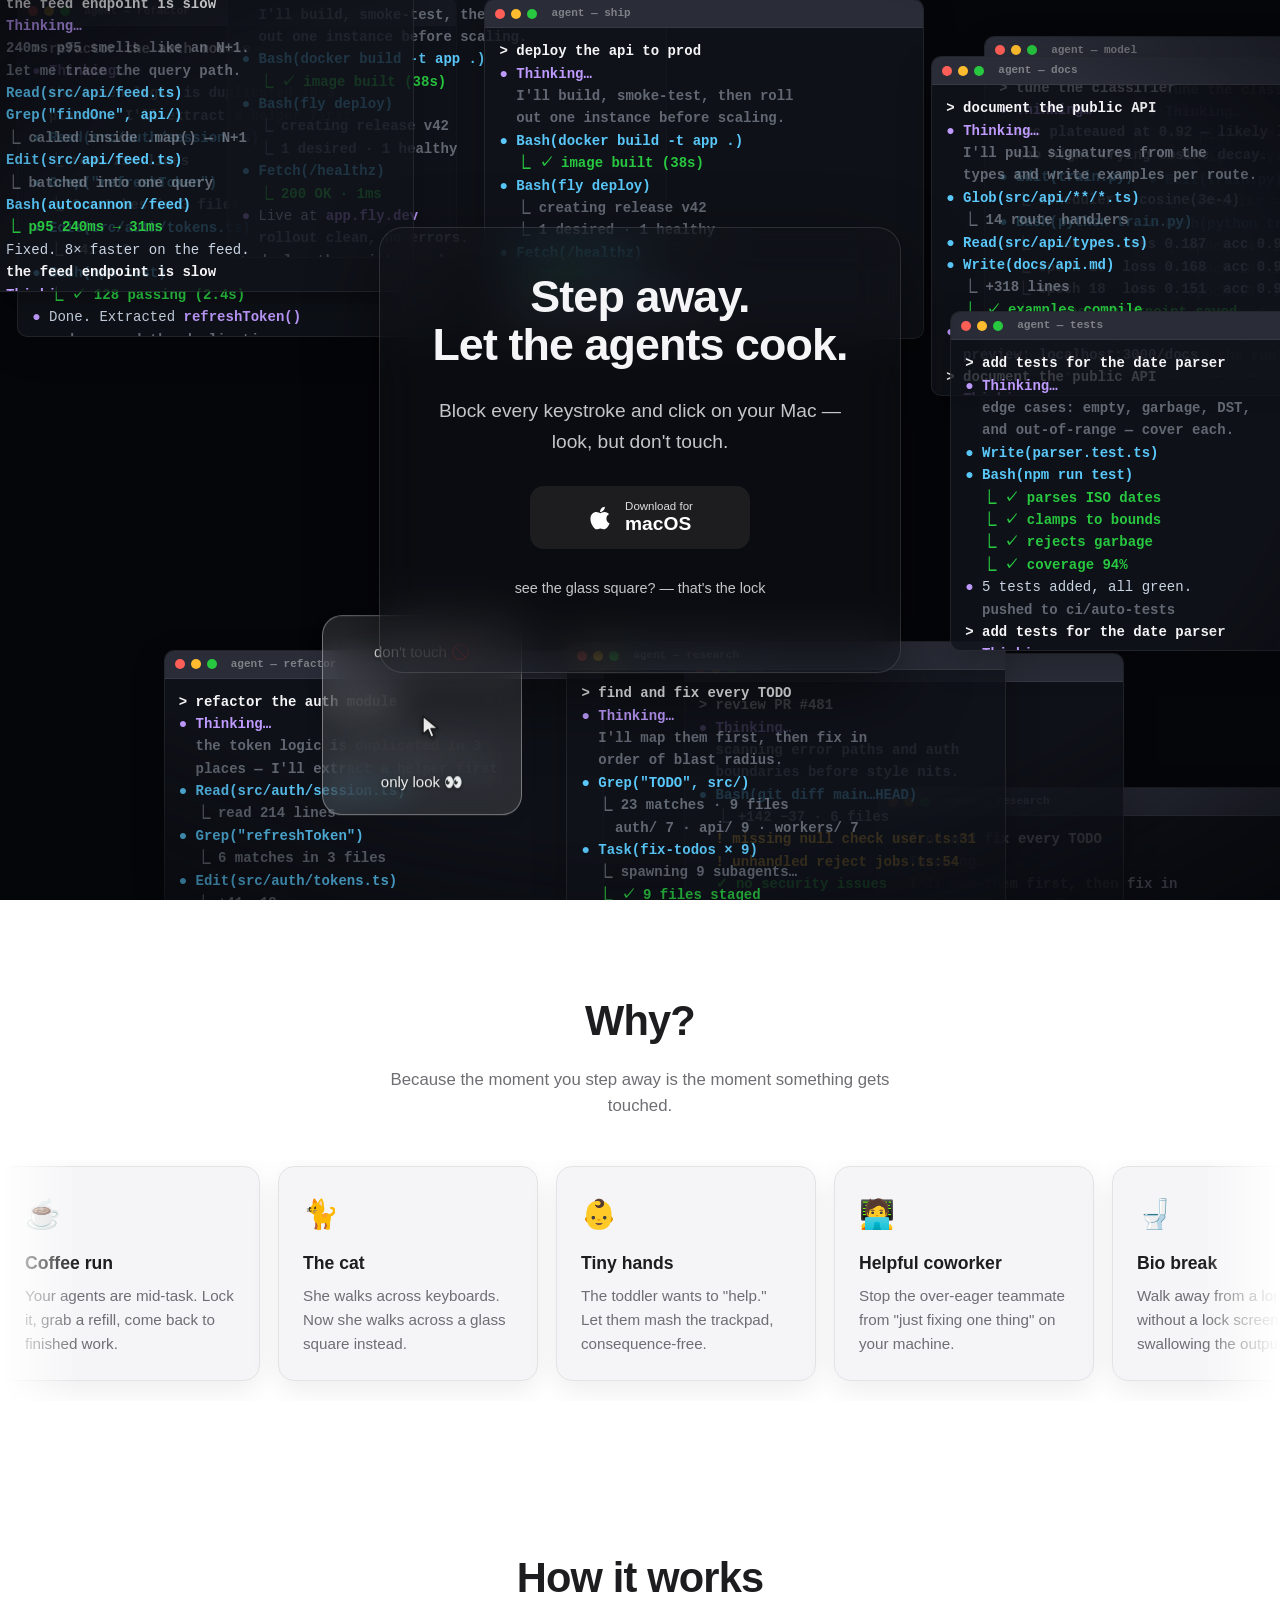
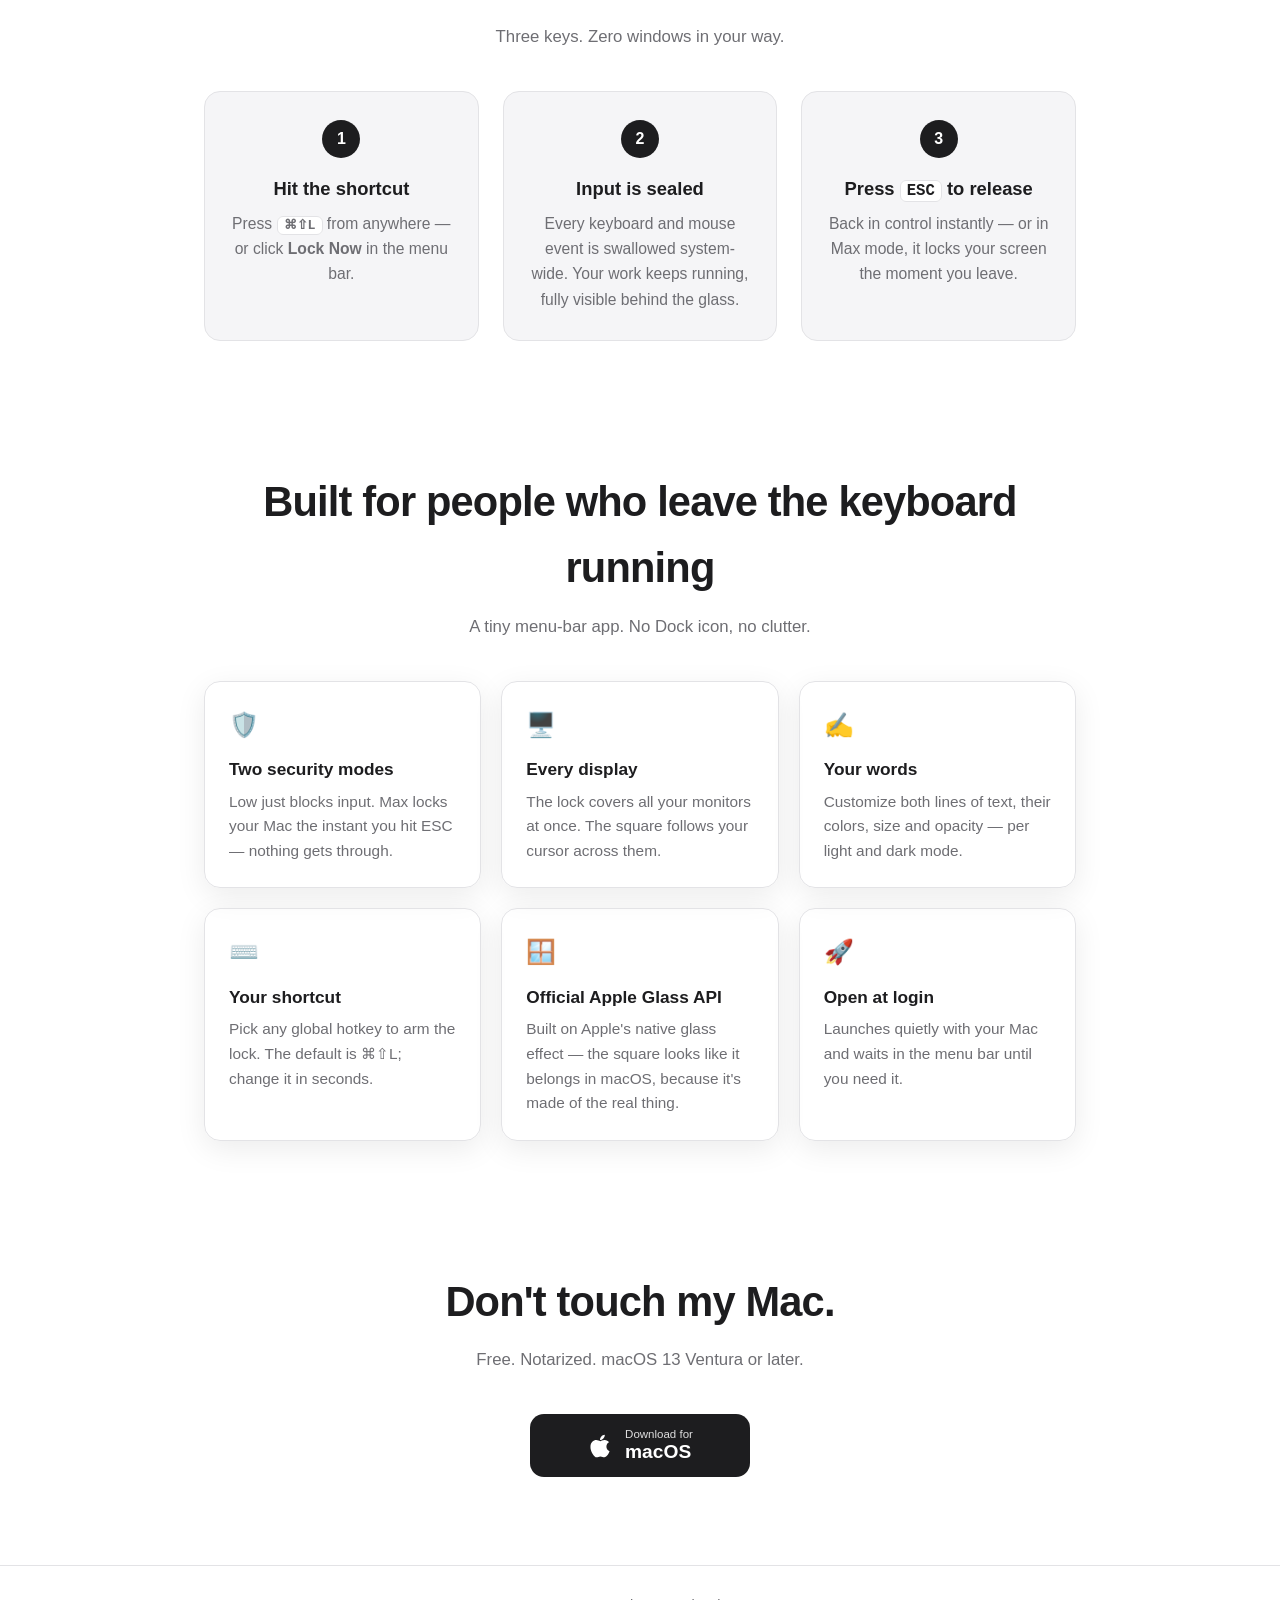
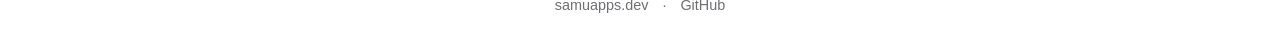
==== blocked-by-square/index.html @ 3993698e "blocked by square website" ====
<!DOCTYPE html>
<html lang="en">

<head>
  <meta charset="UTF-8" />
  <meta name="viewport" content="width=device-width, initial-scale=1.0" />
  <title>BlockedBySquare — Lock your Mac. Don't touch.</title>
  <meta name="description" content="Step away. Let the agents cook. A glowing glass square blocks all keyboard and mouse input on your Mac — so people can look, but not touch." />
  <link rel="icon" type="image/png" href="logo.png" />
  <link rel="stylesheet" href="style.css" />
</head>

<body>
  <!-- ---------------- HERO ---------------- -->
  <header class="hero" id="hero">
    <!-- terminals are generated + randomly placed by square.js -->
    <div class="terminal-wall" id="wall" aria-hidden="true"></div>

    <!-- the glass square that follows the cursor -->
    <div class="glass-square" id="square" aria-hidden="true">
      <div class="glass-square__text" id="sq-top">don't touch 🚫</div>
      <div class="glass-square__text" id="sq-bottom">only look 👀</div>
    </div>

    <div class="hero__content">
      <h1>Step away.<br />Let the agents cook.</h1>
      <p>Block every keystroke and click on your Mac — look, but don't touch.</p>
      <div class="store-buttons">
        <a class="store-btn" href="https://github.com/samuthekid/blocked_by_square/releases/latest">
          <span class="store-btn__apple"></span>
          <span class="store-btn__text">
            <small>Download for</small>
            <strong>macOS</strong>
          </span>
        </a>
      </div>
      <p class="hero__hint">see the glass square? — that's the lock</p>
    </div>
  </header>

  <main>
    <!-- ---------------- WHY? ---------------- -->
    <section class="why">
      <h2>Why?</h2>
      <p class="section-sub">Because the moment you step away is the moment something gets touched.</p>
      <div class="why-track">
        <div class="why-row" id="why-row">
          <div class="why-card"><span class="emoji">☕</span><h3>Coffee run</h3><p>Your agents are mid-task. Lock it, grab a refill, come back to finished work.</p></div>
          <div class="why-card"><span class="emoji">🐈</span><h3>The cat</h3><p>She walks across keyboards. Now she walks across a glass square instead.</p></div>
          <div class="why-card"><span class="emoji">👶</span><h3>Tiny hands</h3><p>The toddler wants to "help." Let them mash the trackpad, consequence-free.</p></div>
          <div class="why-card"><span class="emoji">🧑‍💻</span><h3>Helpful coworker</h3><p>Stop the over-eager teammate from "just fixing one thing" on your machine.</p></div>
          <div class="why-card"><span class="emoji">🚽</span><h3>Bio break</h3><p>Walk away from a long run without a lock screen swallowing the output.</p></div>
          <div class="why-card"><span class="emoji">🎥</span><h3>Screen sharing</h3><p>Present live logs and agents without anyone — including you — fat-fingering input.</p></div>
          <div class="why-card"><span class="emoji">🏢</span><h3>Hot desk</h3><p>Mark your machine "in use, hands off" while you're in a meeting nearby.</p></div>
          <div class="why-card"><span class="emoji">😈</span><h3>Petty revenge</h3><p>Hand your laptop to the friend who rearranges your icons. Good luck.</p></div>
        </div>
      </div>
    </section>

    <!-- ---------------- HOW IT WORKS ---------------- -->
    <section class="how">
      <h2>How it works</h2>
      <p class="section-sub">Three keys. Zero windows in your way.</p>
      <div class="steps">
        <div class="step">
          <span class="step__num">1</span>
          <h3>Hit the shortcut</h3>
          <p>Press <kbd>⌘⇧L</kbd> from anywhere — or click <strong>Lock Now</strong> in the menu bar.</p>
        </div>
        <div class="step">
          <span class="step__num">2</span>
          <h3>Input is sealed</h3>
          <p>Every keyboard and mouse event is swallowed system-wide. Your work keeps running, fully visible behind the glass.</p>
        </div>
        <div class="step">
          <span class="step__num">3</span>
          <h3>Press <kbd>ESC</kbd> to release</h3>
          <p>Back in control instantly — or in Max mode, it locks your screen the moment you leave.</p>
        </div>
      </div>
    </section>

    <!-- ---------------- FEATURES ---------------- -->
    <section class="features">
      <h2>Built for people who leave the keyboard running</h2>
      <p class="section-sub">A tiny menu-bar app. No Dock icon, no clutter.</p>
      <div class="feature-grid">
        <div class="feature">
          <span class="emoji">🛡️</span>
          <h3>Two security modes</h3>
          <p>Low just blocks input. Max locks your Mac the instant you hit ESC — nothing gets through.</p>
        </div>
        <div class="feature">
          <span class="emoji">🖥️</span>
          <h3>Every display</h3>
          <p>The lock covers all your monitors at once. The square follows your cursor across them.</p>
        </div>
        <div class="feature">
          <span class="emoji">✍️</span>
          <h3>Your words</h3>
          <p>Customize both lines of text, their colors, size and opacity — per light and dark mode.</p>
        </div>
        <div class="feature">
          <span class="emoji">⌨️</span>
          <h3>Your shortcut</h3>
          <p>Pick any global hotkey to arm the lock. The default is ⌘⇧L; change it in seconds.</p>
        </div>
        <div class="feature">
          <span class="emoji">🪟</span>
          <h3>Official Apple Glass API</h3>
          <p>Built on Apple's native glass effect — the square looks like it belongs in macOS, because it's made of the real thing.</p>
        </div>
        <div class="feature">
          <span class="emoji">🚀</span>
          <h3>Open at login</h3>
          <p>Launches quietly with your Mac and waits in the menu bar until you need it.</p>
        </div>
      </div>
    </section>

    <!-- ---------------- DOWNLOAD CTA ---------------- -->
    <section class="cta">
      <h2>Don't touch my Mac.</h2>
      <p class="section-sub">Free. Notarized. macOS 13 Ventura or later.</p>
      <div class="store-buttons">
        <a class="store-btn" href="https://github.com/samuthekid/blocked_by_square/releases/latest">
          <span class="store-btn__apple"></span>
          <span class="store-btn__text">
            <small>Download for</small>
            <strong>macOS</strong>
          </span>
        </a>
      </div>
    </section>
  </main>

  <footer>
    <a href="../">samuapps.dev</a>
    <span class="dot">·</span>
    <a href="https://github.com/samuthekid/blocked_by_square">GitHub</a>
  </footer>

  <script src="square.js"></script>
</body>

</html>
---- blocked-by-square/style.css ----
:root {
  --bg: #ffffff;
  --bg-soft: #f5f5f7;
  --text: #1d1d1f;
  --text-soft: #6e6e73;
  --border: #e3e3e6;
  --accent: #0a84ff;
  --btn-bg: #1d1d1f;
  --btn-text: #ffffff;
  --shadow: 0 8px 30px rgba(0, 0, 0, 0.08);
}

@media (prefers-color-scheme: dark) {
  :root {
    --bg: #1c1c1e;
    --bg-soft: #2c2c2e;
    --text: #f5f5f7;
    --text-soft: #aeaeb2;
    --border: #3a3a3c;
    --btn-bg: #ffffff;
    --btn-text: #000000;
    --shadow: 0 8px 30px rgba(0, 0, 0, 0.5);
  }
}

* { box-sizing: border-box; }

html { -webkit-text-size-adjust: 100%; }

body {
  margin: 0;
  font-family: -apple-system, BlinkMacSystemFont, "SF Pro Text", "Segoe UI", Roboto, Helvetica, Arial, sans-serif;
  background: var(--bg);
  color: var(--text);
  line-height: 1.6;
  -webkit-font-smoothing: antialiased;
  overflow-x: hidden; /* the full-bleed marquee uses 100vw */
}

main {
  max-width: 920px;
  margin: 0 auto;
  padding: 0 24px;
}

h2 {
  font-size: clamp(1.8rem, 4vw, 2.6rem);
  font-weight: 700;
  letter-spacing: -0.02em;
  text-align: center;
  margin: 0 0 12px;
}

.section-sub {
  text-align: center;
  color: var(--text-soft);
  font-size: 1.05rem;
  max-width: 560px;
  margin: 0 auto 40px;
}

/* ---------- Hero (dark, fills the screen) ---------- */
.hero {
  position: relative;
  min-height: 100vh;
  display: flex;
  flex-direction: column;
  align-items: center;
  justify-content: center;
  text-align: center;
  padding: 80px 24px;
  overflow: hidden;
  background: #05060a;
  color: #f5f5f7;
  -webkit-user-select: none;
  user-select: none;
}

/* Wall of terminals scattered behind everything (positioned by JS) */
.terminal-wall {
  position: absolute;
  inset: 0;
  z-index: 0;
  pointer-events: none;
  -webkit-mask-image: radial-gradient(ellipse 85% 80% at 50% 45%, #000 60%, transparent 100%);
          mask-image: radial-gradient(ellipse 85% 80% at 50% 45%, #000 60%, transparent 100%);
}

.term {
  position: absolute;
  width: 440px;
  height: 340px;
  background: rgba(18, 20, 28, 0.82);
  border: 1px solid rgba(255, 255, 255, 0.08);
  border-radius: 10px;
  overflow: hidden;
  box-shadow: 0 12px 34px rgba(0, 0, 0, 0.22);
}

.term__bar {
  display: flex;
  align-items: center;
  gap: 6px;
  padding: 8px 10px;
  background: #2a2d38;
  border-bottom: 1px solid rgba(255, 255, 255, 0.06);
}
.term__bar i {
  width: 10px; height: 10px; border-radius: 50%;
  background: #ff5f57; display: inline-block;
}
.term__bar i:nth-child(2) { background: #febc2e; }
.term__bar i:nth-child(3) { background: #28c840; }
.term__bar span {
  margin-left: 8px;
  font: 600 11px/1 ui-monospace, SFMono-Regular, Menlo, Consolas, monospace;
  color: rgba(255, 255, 255, 0.4);
}

.term__body {
  padding: 12px 14px;
  font: 14px/1.6 ui-monospace, SFMono-Regular, Menlo, Consolas, monospace;
  color: #c9d4e3;
  white-space: pre;
  text-align: left; /* hero centers text by default; terminals read left-aligned */
  overflow: hidden; /* clip the scrolling text to the body so it never rides over the header */
}
/* scroll the content up forever; duplicated lines make it seamless. duration set per-terminal in JS */
.term__body span { display: block; animation: scrollUp linear infinite; }

@keyframes scrollUp {
  from { transform: translateY(0); }
  to   { transform: translateY(-50%); }
}

.t-cmd  { color: #f5f5f7; }
.t-ok   { color: #28c840; }
.t-info { color: #5ac8fa; }
.t-warn { color: #febc2e; }
.t-dim  { color: rgba(201, 212, 227, 0.45); }
.t-ai   { color: #bf9bff; }

/* Frosted glass card wrapping the headline so it stays readable over the terminals */
.hero__content {
  position: relative;
  z-index: 5; /* above the square (z-3) so the glass slides behind the text box */
  max-width: 560px;
  padding: 44px 40px;
  border-radius: 24px;
  background: rgba(18, 20, 26, 0.45);
  border: 1px solid rgba(255, 255, 255, 0.12);
  -webkit-backdrop-filter: blur(24px) saturate(1.2);
          backdrop-filter: blur(24px) saturate(1.2);
  box-shadow: 0 24px 70px rgba(0, 0, 0, 0.45);
}

.hero h1 {
  font-size: clamp(1.9rem, 4vw, 2.8rem);
  font-weight: 700;
  letter-spacing: -0.02em;
  line-height: 1.08;
  margin: 0 0 14px;
}

.hero p {
  font-size: clamp(1rem, 2.2vw, 1.2rem);
  color: rgba(245, 245, 247, 0.8);
  margin: 28px auto;
  max-width: 440px;
}

.hero__hint {
  margin: 24px 0 0;
  font-size: 0.9rem !important;
  color: rgba(245, 245, 247, 0.55);
}

/* ---------- The glass square (follows the cursor) ---------- */
.glass-square {
  position: absolute;
  z-index: 3;
  top: 0;
  left: 0;
  width: 200px;
  height: 200px;
  margin: -100px 0 0 -100px; /* center on the pointer */
  border-radius: 20px;
  border: 1px solid rgba(255, 255, 255, 0.4);
  background: rgba(255, 255, 255, 0.12);
  -webkit-backdrop-filter: blur(16px);
          backdrop-filter: blur(16px);
  box-shadow: 0 4px 18px rgba(0, 0, 0, 0.10);
  display: flex;
  flex-direction: column;
  align-items: center;
  justify-content: space-between; /* one line near the top, one near the bottom — like the app */
  padding: 24px 12px 20px;
  pointer-events: none; /* never blocks hero links/buttons */
  opacity: 0;
  transition: opacity 0.25s ease;
  will-change: transform;
}
.glass-square.is-visible { opacity: 0.95; }

.glass-square__text {
  font-weight: 500;
  font-size: 15px;
  color: #fff;
  text-shadow: 0 1px 3px rgba(0, 0, 0, 0.5);
  transition: opacity 0.3s ease;
}
.glass-square.is-swapping .glass-square__text { opacity: 0; }

/* Auto-pilot fake cursor (shown when the real mouse isn't over the hero) */
.fake-cursor {
  position: absolute;
  top: 0;
  left: 0;
  z-index: 4; /* above the square (3), behind the content card (5) */
  pointer-events: none;
  opacity: 0;
  transition: opacity 0.3s ease;
  filter: drop-shadow(0 1px 2px rgba(0, 0, 0, 0.45));
  will-change: transform;
}
.fake-cursor.is-visible { opacity: 1; }
.fake-cursor svg { display: block; }

/* ---------- Why? (horizontal carousel) ---------- */
.why {
  padding: 88px 0 56px;
}
.why-track {
  /* full-bleed: break out of the centered 920px container */
  width: 100vw;
  margin-left: calc(50% - 50vw);
  overflow: hidden; /* no user scroll — it auto-scrolls */
  padding: 6px 0 20px;
  -webkit-mask-image: linear-gradient(90deg, transparent, #000 6%, #000 94%, transparent);
          mask-image: linear-gradient(90deg, transparent, #000 6%, #000 94%, transparent);
}
.why-row {
  display: flex;
  gap: 18px;
  width: max-content;
  animation: whyScroll 60s linear infinite;
}
.why-track:hover .why-row { animation-play-state: paused; }
@keyframes whyScroll {
  from { transform: translateX(0); }
  to   { transform: translateX(-50%); } /* row holds 2 copies, so -50% = one full loop */
}
.why-card {
  flex: 0 0 260px;
  background: var(--bg-soft);
  border: 1px solid var(--border);
  border-radius: 16px;
  padding: 24px;
  box-shadow: var(--shadow);
}
.why-card .emoji { font-size: 1.8rem; display: block; margin-bottom: 12px; }
.why-card h3 { margin: 0 0 6px; font-size: 1.1rem; }
.why-card p { margin: 0; color: var(--text-soft); font-size: 0.95rem; }

/* ---------- How it works ---------- */
.how {
  padding: 88px 0 64px;
}
.steps {
  display: grid;
  grid-template-columns: repeat(auto-fit, minmax(220px, 1fr));
  gap: 24px;
}
.step {
  background: var(--bg-soft);
  border: 1px solid var(--border);
  border-radius: 16px;
  padding: 28px 24px;
  text-align: center;
}
.step__num {
  display: inline-flex;
  align-items: center;
  justify-content: center;
  width: 38px; height: 38px;
  border-radius: 50%;
  background: var(--btn-bg);
  color: var(--btn-text);
  font-weight: 700;
  margin-bottom: 16px;
}
.step h3 { margin: 0 0 8px; font-size: 1.15rem; }
.step p { margin: 0; color: var(--text-soft); font-size: 0.98rem; }
.step kbd {
  font: 600 0.85em ui-monospace, SFMono-Regular, Menlo, Consolas, monospace;
  background: var(--bg);
  border: 1px solid var(--border);
  border-radius: 6px;
  padding: 1px 6px;
}

/* ---------- Features ---------- */
.features {
  padding: 64px 0;
}
.feature-grid {
  display: grid;
  grid-template-columns: repeat(auto-fit, minmax(240px, 1fr));
  gap: 20px;
}
.feature {
  border: 1px solid var(--border);
  border-radius: 16px;
  padding: 24px;
  box-shadow: var(--shadow);
}
.feature h3 { margin: 0 0 6px; font-size: 1.08rem; }
.feature p { margin: 0; color: var(--text-soft); font-size: 0.96rem; }
.feature .emoji { font-size: 1.5rem; display: block; margin-bottom: 12px; }

/* ---------- Download CTA ---------- */
.cta {
  text-align: center;
  padding: 64px 0 88px;
}
.store-buttons {
  display: flex;
  gap: 16px;
  justify-content: center;
  flex-wrap: wrap;
}
.store-btn {
  display: inline-flex;
  align-items: center;
  gap: 12px;
  background: var(--btn-bg);
  color: var(--btn-text);
  text-decoration: none;
  padding: 14px 24px;
  border-radius: 14px;
  min-width: 220px;
  justify-content: center;
  transition: transform 0.15s ease, opacity 0.15s ease;
}
.store-btn:hover { transform: translateY(-2px); opacity: 0.92; }
.store-btn__apple {
  width: 26px; height: 26px; flex: 0 0 auto;
  background: currentColor;
  -webkit-mask: url("data:image/svg+xml,%3Csvg xmlns='http://www.w3.org/2000/svg' viewBox='0 0 384 512'%3E%3Cpath d='M318.7 268.7c-.2-36.7 16.4-64.4 50-84.8-18.8-26.9-47.2-41.7-84.7-44.6-35.5-2.8-74.3 20.7-88.5 20.7-15 0-49.4-19.7-76.4-19.7C63.3 141.2 4 184.8 4 273.5q0 39.3 14.4 81.2c12.8 36.7 59 126.7 107.2 125.2 25.2-.6 43-17.9 75.8-17.9 31.8 0 48.3 17.9 76.4 17.9 48.6-.7 90.4-82.5 102.6-119.3-65.2-30.7-61.7-90-61.7-91.9zm-56.6-164.2c27.3-32.4 24.8-61.9 24-72.5-24.1 1.4-52 16.4-67.9 34.9-17.5 19.8-27.8 44.3-25.6 71.9 26.1 2 49.9-11.4 69.5-34.3z'/%3E%3C/svg%3E") no-repeat center / contain;
          mask: url("data:image/svg+xml,%3Csvg xmlns='http://www.w3.org/2000/svg' viewBox='0 0 384 512'%3E%3Cpath d='M318.7 268.7c-.2-36.7 16.4-64.4 50-84.8-18.8-26.9-47.2-41.7-84.7-44.6-35.5-2.8-74.3 20.7-88.5 20.7-15 0-49.4-19.7-76.4-19.7C63.3 141.2 4 184.8 4 273.5q0 39.3 14.4 81.2c12.8 36.7 59 126.7 107.2 125.2 25.2-.6 43-17.9 75.8-17.9 31.8 0 48.3 17.9 76.4 17.9 48.6-.7 90.4-82.5 102.6-119.3-65.2-30.7-61.7-90-61.7-91.9zm-56.6-164.2c27.3-32.4 24.8-61.9 24-72.5-24.1 1.4-52 16.4-67.9 34.9-17.5 19.8-27.8 44.3-25.6 71.9 26.1 2 49.9-11.4 69.5-34.3z'/%3E%3C/svg%3E") no-repeat center / contain;
}
.store-btn__text { display: flex; flex-direction: column; line-height: 1.15; text-align: left; }
.store-btn__text small { font-size: 0.72rem; opacity: 0.85; }
.store-btn__text strong { font-size: 1.2rem; font-weight: 600; }

/* ---------- Footer ---------- */
footer {
  border-top: 1px solid var(--border);
  text-align: center;
  padding: 28px 24px;
  color: var(--text-soft);
  font-size: 0.9rem;
}
footer a { color: var(--text-soft); text-decoration: none; }
footer a:hover { color: var(--text); }
footer .dot { margin: 0 10px; }
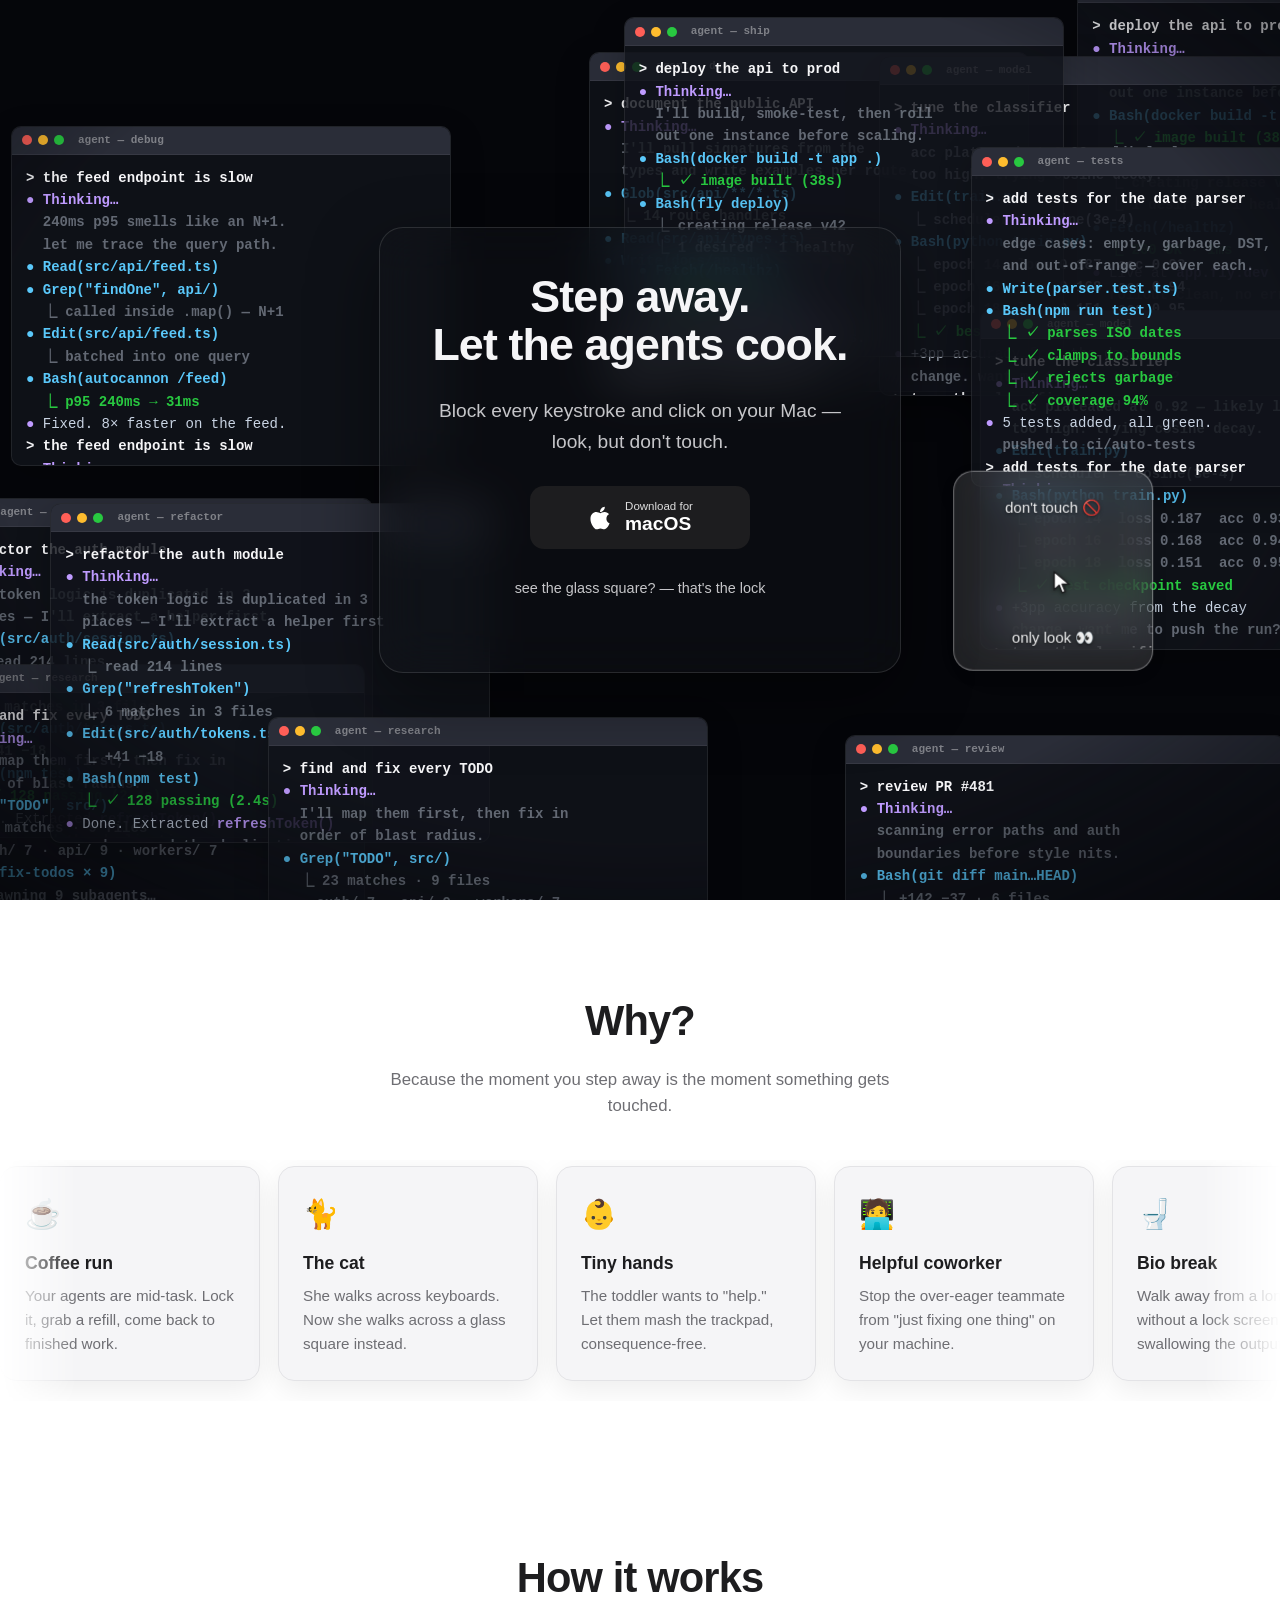
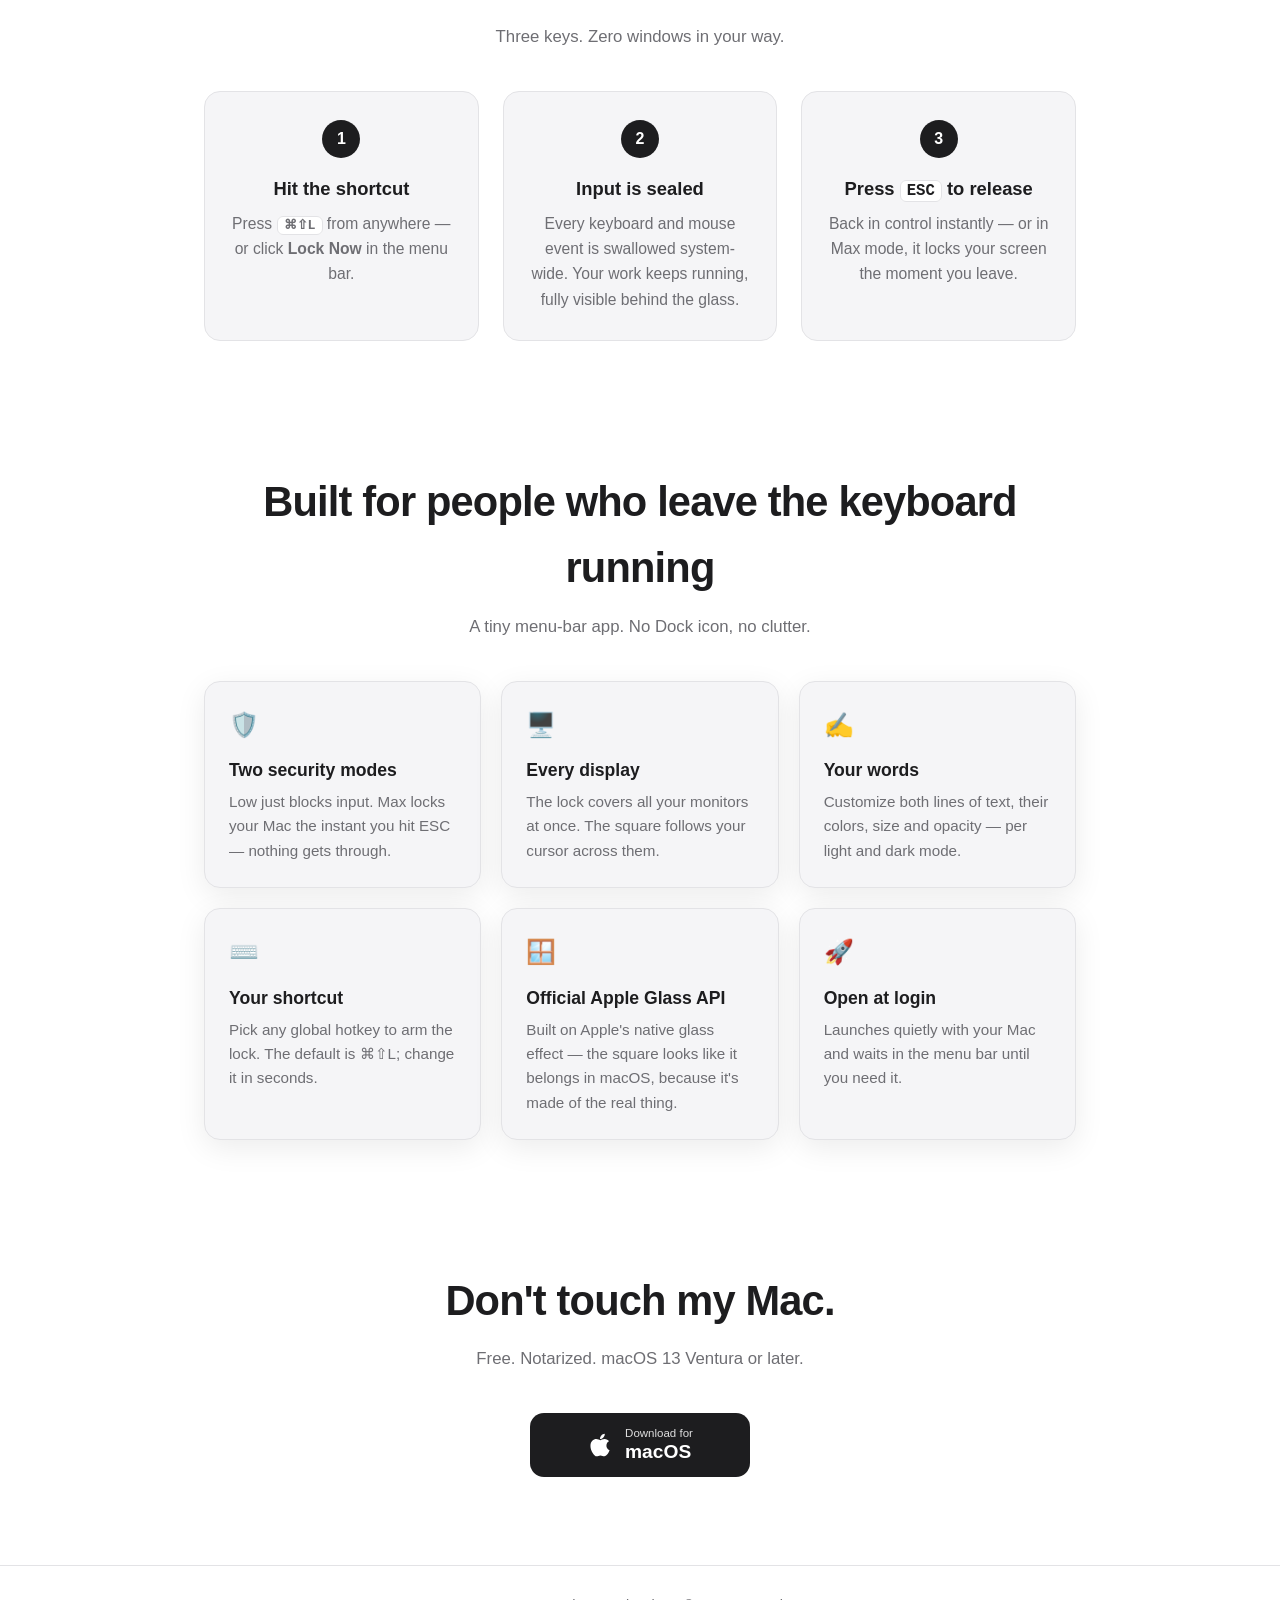
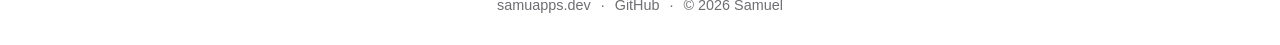
==== commit a729bb3c: "Updates to websiteS 2 lol" ====
--- a/blocked-by-square/index.html
+++ b/blocked-by-square/index.html
@@ -7,7 +7,9 @@
   <title>BlockedBySquare — Lock your Mac. Don't touch.</title>
   <meta name="description" content="Step away. Let the agents cook. A glowing glass square blocks all keyboard and mouse input on your Mac — so people can look, but not touch." />
   <link rel="icon" type="image/png" href="logo.png" />
+  <link rel="stylesheet" href="../shared/shared.css" />
   <link rel="stylesheet" href="style.css" />
+  <script src="../shared/components.js" defer></script>
 </head>
 
 <body>
@@ -26,13 +28,8 @@
       <h1>Step away.<br />Let the agents cook.</h1>
       <p>Block every keystroke and click on your Mac — look, but don't touch.</p>
       <div class="store-buttons">
-        <a class="store-btn" href="https://github.com/samuthekid/blocked_by_square/releases/latest">
-          <span class="store-btn__apple"></span>
-          <span class="store-btn__text">
-            <small>Download for</small>
-            <strong>macOS</strong>
-          </span>
-        </a>
+        <store-button href="https://github.com/samuthekid/blocked_by_square/releases/latest" note="Download for"
+          cta="macOS"></store-button>
       </div>
       <p class="hero__hint">see the glass square? — that's the lock</p>
     </div>
@@ -45,14 +42,38 @@
       <p class="section-sub">Because the moment you step away is the moment something gets touched.</p>
       <div class="why-track">
         <div class="why-row" id="why-row">
-          <div class="why-card"><span class="emoji">☕</span><h3>Coffee run</h3><p>Your agents are mid-task. Lock it, grab a refill, come back to finished work.</p></div>
-          <div class="why-card"><span class="emoji">🐈</span><h3>The cat</h3><p>She walks across keyboards. Now she walks across a glass square instead.</p></div>
-          <div class="why-card"><span class="emoji">👶</span><h3>Tiny hands</h3><p>The toddler wants to "help." Let them mash the trackpad, consequence-free.</p></div>
-          <div class="why-card"><span class="emoji">🧑‍💻</span><h3>Helpful coworker</h3><p>Stop the over-eager teammate from "just fixing one thing" on your machine.</p></div>
-          <div class="why-card"><span class="emoji">🚽</span><h3>Bio break</h3><p>Walk away from a long run without a lock screen swallowing the output.</p></div>
-          <div class="why-card"><span class="emoji">🎥</span><h3>Screen sharing</h3><p>Present live logs and agents without anyone — including you — fat-fingering input.</p></div>
-          <div class="why-card"><span class="emoji">🏢</span><h3>Hot desk</h3><p>Mark your machine "in use, hands off" while you're in a meeting nearby.</p></div>
-          <div class="why-card"><span class="emoji">😈</span><h3>Petty revenge</h3><p>Hand your laptop to the friend who rearranges your icons. Good luck.</p></div>
+          <div class="why-card card"><span class="emoji">☕</span>
+            <h3>Coffee run</h3>
+            <p>Your agents are mid-task. Lock it, grab a refill, come back to finished work.</p>
+          </div>
+          <div class="why-card card"><span class="emoji">🐈</span>
+            <h3>The cat</h3>
+            <p>She walks across keyboards. Now she walks across a glass square instead.</p>
+          </div>
+          <div class="why-card card"><span class="emoji">👶</span>
+            <h3>Tiny hands</h3>
+            <p>The toddler wants to "help." Let them mash the trackpad, consequence-free.</p>
+          </div>
+          <div class="why-card card"><span class="emoji">🧑‍💻</span>
+            <h3>Helpful coworker</h3>
+            <p>Stop the over-eager teammate from "just fixing one thing" on your machine.</p>
+          </div>
+          <div class="why-card card"><span class="emoji">🚽</span>
+            <h3>Bio break</h3>
+            <p>Walk away from a long run without a lock screen swallowing the output.</p>
+          </div>
+          <div class="why-card card"><span class="emoji">🎥</span>
+            <h3>Screen sharing</h3>
+            <p>Present live logs and agents without anyone — including you — fat-fingering input.</p>
+          </div>
+          <div class="why-card card"><span class="emoji">🏢</span>
+            <h3>Hot desk</h3>
+            <p>Mark your machine "in use, hands off" while you're in a meeting nearby.</p>
+          </div>
+          <div class="why-card card"><span class="emoji">😈</span>
+            <h3>Petty revenge</h3>
+            <p>Hand your laptop to the friend who rearranges your icons. Good luck.</p>
+          </div>
         </div>
       </div>
     </section>
@@ -85,32 +106,32 @@
       <h2>Built for people who leave the keyboard running</h2>
       <p class="section-sub">A tiny menu-bar app. No Dock icon, no clutter.</p>
       <div class="feature-grid">
-        <div class="feature">
+        <div class="feature card">
           <span class="emoji">🛡️</span>
           <h3>Two security modes</h3>
           <p>Low just blocks input. Max locks your Mac the instant you hit ESC — nothing gets through.</p>
         </div>
-        <div class="feature">
+        <div class="feature card">
           <span class="emoji">🖥️</span>
           <h3>Every display</h3>
           <p>The lock covers all your monitors at once. The square follows your cursor across them.</p>
         </div>
-        <div class="feature">
+        <div class="feature card">
           <span class="emoji">✍️</span>
           <h3>Your words</h3>
           <p>Customize both lines of text, their colors, size and opacity — per light and dark mode.</p>
         </div>
-        <div class="feature">
+        <div class="feature card">
           <span class="emoji">⌨️</span>
           <h3>Your shortcut</h3>
           <p>Pick any global hotkey to arm the lock. The default is ⌘⇧L; change it in seconds.</p>
         </div>
-        <div class="feature">
+        <div class="feature card">
           <span class="emoji">🪟</span>
           <h3>Official Apple Glass API</h3>
           <p>Built on Apple's native glass effect — the square looks like it belongs in macOS, because it's made of the real thing.</p>
         </div>
-        <div class="feature">
+        <div class="feature card">
           <span class="emoji">🚀</span>
           <h3>Open at login</h3>
           <p>Launches quietly with your Mac and waits in the menu bar until you need it.</p>
@@ -123,22 +144,13 @@
       <h2>Don't touch my Mac.</h2>
       <p class="section-sub">Free. Notarized. macOS 13 Ventura or later.</p>
       <div class="store-buttons">
-        <a class="store-btn" href="https://github.com/samuthekid/blocked_by_square/releases/latest">
-          <span class="store-btn__apple"></span>
-          <span class="store-btn__text">
-            <small>Download for</small>
-            <strong>macOS</strong>
-          </span>
-        </a>
+        <store-button href="https://github.com/samuthekid/blocked_by_square/releases/latest" note="Download for"
+          cta="macOS"></store-button>
       </div>
     </section>
   </main>
 
-  <footer>
-    <a href="../">samuapps.dev</a>
-    <span class="dot">·</span>
-    <a href="https://github.com/samuthekid/blocked_by_square">GitHub</a>
-  </footer>
+  <site-footer link-href="https://github.com/samuthekid/blocked_by_square" link-text="GitHub"></site-footer>
 
   <script src="square.js"></script>
 </body>
--- a/shared/shared.css
+++ b/shared/shared.css
@@ -0,0 +1,105 @@
+/* Shared design system for samuapps.dev — linked by every page before its own style.css.
+   Pages override only what differs (e.g. mutemi sets its own --accent). */
+
+:root {
+  --bg: #ffffff;
+  --bg-soft: #f5f5f7;
+  --text: #1d1d1f;
+  --text-soft: #6e6e73;
+  --border: #e3e3e6;
+  --accent: #0a84ff;
+  --btn-bg: #1d1d1f;
+  --btn-text: #ffffff;
+  --shadow: 0 8px 30px rgba(0, 0, 0, 0.08);
+}
+
+@media (prefers-color-scheme: dark) {
+  :root {
+    --bg: #1c1c1e;
+    --bg-soft: #2c2c2e;
+    --text: #f5f5f7;
+    --text-soft: #aeaeb2;
+    --border: #3a3a3c;
+    --btn-bg: #ffffff;
+    --btn-text: #000000;
+    --shadow: 0 8px 30px rgba(0, 0, 0, 0.5);
+  }
+}
+
+/* ---------- Base ---------- */
+* { box-sizing: border-box; }
+
+html { -webkit-text-size-adjust: 100%; }
+
+body {
+  margin: 0;
+  font-family: -apple-system, BlinkMacSystemFont, "SF Pro Text", "Segoe UI", Roboto, Helvetica, Arial, sans-serif;
+  background: var(--bg);
+  color: var(--text);
+  line-height: 1.6;
+  -webkit-font-smoothing: antialiased;
+  overflow-x: hidden; /* full-bleed marquees use 100vw; harmless elsewhere */
+}
+
+main {
+  max-width: 920px;
+  margin: 0 auto;
+  padding: 0 24px;
+}
+
+/* ---------- Card surface ---------- */
+.card {
+  background: var(--bg-soft);
+  border: 1px solid var(--border);
+  border-radius: 16px;
+  box-shadow: var(--shadow);
+}
+
+/* ---------- Store / download buttons ---------- */
+.store-buttons {
+  display: flex;
+  gap: 16px;
+  justify-content: center;
+  flex-wrap: wrap;
+}
+
+.store-btn {
+  display: inline-flex;
+  align-items: center;
+  gap: 12px;
+  background: var(--btn-bg);
+  color: var(--btn-text);
+  text-decoration: none;
+  padding: 14px 24px;
+  border-radius: 14px;
+  min-width: 220px;
+  justify-content: center;
+  transition: transform 0.15s ease, opacity 0.15s ease;
+}
+
+.store-btn:hover { transform: translateY(-2px); opacity: 0.92; }
+
+.store-btn__apple {
+  width: 26px;
+  height: 26px;
+  flex: 0 0 auto;
+  background: currentColor;
+  -webkit-mask: url("data:image/svg+xml,%3Csvg xmlns='http://www.w3.org/2000/svg' viewBox='0 0 384 512'%3E%3Cpath d='M318.7 268.7c-.2-36.7 16.4-64.4 50-84.8-18.8-26.9-47.2-41.7-84.7-44.6-35.5-2.8-74.3 20.7-88.5 20.7-15 0-49.4-19.7-76.4-19.7C63.3 141.2 4 184.8 4 273.5q0 39.3 14.4 81.2c12.8 36.7 59 126.7 107.2 125.2 25.2-.6 43-17.9 75.8-17.9 31.8 0 48.3 17.9 76.4 17.9 48.6-.7 90.4-82.5 102.6-119.3-65.2-30.7-61.7-90-61.7-91.9zm-56.6-164.2c27.3-32.4 24.8-61.9 24-72.5-24.1 1.4-52 16.4-67.9 34.9-17.5 19.8-27.8 44.3-25.6 71.9 26.1 2 49.9-11.4 69.5-34.3z'/%3E%3C/svg%3E") no-repeat center / contain;
+          mask: url("data:image/svg+xml,%3Csvg xmlns='http://www.w3.org/2000/svg' viewBox='0 0 384 512'%3E%3Cpath d='M318.7 268.7c-.2-36.7 16.4-64.4 50-84.8-18.8-26.9-47.2-41.7-84.7-44.6-35.5-2.8-74.3 20.7-88.5 20.7-15 0-49.4-19.7-76.4-19.7C63.3 141.2 4 184.8 4 273.5q0 39.3 14.4 81.2c12.8 36.7 59 126.7 107.2 125.2 25.2-.6 43-17.9 75.8-17.9 31.8 0 48.3 17.9 76.4 17.9 48.6-.7 90.4-82.5 102.6-119.3-65.2-30.7-61.7-90-61.7-91.9zm-56.6-164.2c27.3-32.4 24.8-61.9 24-72.5-24.1 1.4-52 16.4-67.9 34.9-17.5 19.8-27.8 44.3-25.6 71.9 26.1 2 49.9-11.4 69.5-34.3z'/%3E%3C/svg%3E") no-repeat center / contain;
+}
+
+.store-btn__text { display: flex; flex-direction: column; line-height: 1.15; text-align: left; }
+.store-btn__text small { font-size: 0.72rem; opacity: 0.85; }
+.store-btn__text strong { font-size: 1.2rem; font-weight: 600; }
+
+/* ---------- Footer ---------- */
+footer {
+  border-top: 1px solid var(--border);
+  text-align: center;
+  padding: 28px 24px;
+  color: var(--text-soft);
+  font-size: 0.9rem;
+}
+footer a { color: var(--text-soft); text-decoration: none; }
+footer a:hover { color: var(--text); }
+footer .dot { margin: 0 10px; }
--- a/blocked-by-square/style.css
+++ b/blocked-by-square/style.css
@@ -1,47 +1,5 @@
-:root {
-  --bg: #ffffff;
-  --bg-soft: #f5f5f7;
-  --text: #1d1d1f;
-  --text-soft: #6e6e73;
-  --border: #e3e3e6;
-  --accent: #0a84ff;
-  --btn-bg: #1d1d1f;
-  --btn-text: #ffffff;
-  --shadow: 0 8px 30px rgba(0, 0, 0, 0.08);
-}
-
-@media (prefers-color-scheme: dark) {
-  :root {
-    --bg: #1c1c1e;
-    --bg-soft: #2c2c2e;
-    --text: #f5f5f7;
-    --text-soft: #aeaeb2;
-    --border: #3a3a3c;
-    --btn-bg: #ffffff;
-    --btn-text: #000000;
-    --shadow: 0 8px 30px rgba(0, 0, 0, 0.5);
-  }
-}
-
-* { box-sizing: border-box; }
-
-html { -webkit-text-size-adjust: 100%; }
-
-body {
-  margin: 0;
-  font-family: -apple-system, BlinkMacSystemFont, "SF Pro Text", "Segoe UI", Roboto, Helvetica, Arial, sans-serif;
-  background: var(--bg);
-  color: var(--text);
-  line-height: 1.6;
-  -webkit-font-smoothing: antialiased;
-  overflow-x: hidden; /* the full-bleed marquee uses 100vw */
-}
-
-main {
-  max-width: 920px;
-  margin: 0 auto;
-  padding: 0 24px;
-}
+/* Tokens, base layout, .store-btn, footer and .card live in ../shared/shared.css.
+   BBS uses the shared accent (blue), so no :root override here. */
 
 h2 {
   font-size: clamp(1.8rem, 4vw, 2.6rem);
@@ -250,17 +208,14 @@
   from { transform: translateX(0); }
   to   { transform: translateX(-50%); } /* row holds 2 copies, so -50% = one full loop */
 }
-.why-card {
-  flex: 0 0 260px;
-  background: var(--bg-soft);
-  border: 1px solid var(--border);
-  border-radius: 16px;
-  padding: 24px;
-  box-shadow: var(--shadow);
-}
-.why-card .emoji { font-size: 1.8rem; display: block; margin-bottom: 12px; }
-.why-card h3 { margin: 0 0 6px; font-size: 1.1rem; }
-.why-card p { margin: 0; color: var(--text-soft); font-size: 0.95rem; }
+/* card body shared by .why-card (carousel) and .feature (grid) */
+.why-card, .feature { padding: 24px; }
+.why-card { flex: 0 0 260px; }
+.why-card .emoji, .feature .emoji { display: block; margin-bottom: 12px; }
+.why-card .emoji { font-size: 1.8rem; }
+.feature .emoji { font-size: 1.5rem; }
+.why-card h3, .feature h3 { margin: 0 0 6px; font-size: 1.1rem; }
+.why-card p, .feature p { margin: 0; color: var(--text-soft); font-size: 0.95rem; }
 
 /* ---------- How it works ---------- */
 .how {
@@ -308,59 +263,10 @@
   grid-template-columns: repeat(auto-fit, minmax(240px, 1fr));
   gap: 20px;
 }
-.feature {
-  border: 1px solid var(--border);
-  border-radius: 16px;
-  padding: 24px;
-  box-shadow: var(--shadow);
-}
-.feature h3 { margin: 0 0 6px; font-size: 1.08rem; }
-.feature p { margin: 0; color: var(--text-soft); font-size: 0.96rem; }
-.feature .emoji { font-size: 1.5rem; display: block; margin-bottom: 12px; }
+/* .feature card body is defined with .why-card above */
 
 /* ---------- Download CTA ---------- */
 .cta {
   text-align: center;
   padding: 64px 0 88px;
 }
-.store-buttons {
-  display: flex;
-  gap: 16px;
-  justify-content: center;
-  flex-wrap: wrap;
-}
-.store-btn {
-  display: inline-flex;
-  align-items: center;
-  gap: 12px;
-  background: var(--btn-bg);
-  color: var(--btn-text);
-  text-decoration: none;
-  padding: 14px 24px;
-  border-radius: 14px;
-  min-width: 220px;
-  justify-content: center;
-  transition: transform 0.15s ease, opacity 0.15s ease;
-}
-.store-btn:hover { transform: translateY(-2px); opacity: 0.92; }
-.store-btn__apple {
-  width: 26px; height: 26px; flex: 0 0 auto;
-  background: currentColor;
-  -webkit-mask: url("data:image/svg+xml,%3Csvg xmlns='http://www.w3.org/2000/svg' viewBox='0 0 384 512'%3E%3Cpath d='M318.7 268.7c-.2-36.7 16.4-64.4 50-84.8-18.8-26.9-47.2-41.7-84.7-44.6-35.5-2.8-74.3 20.7-88.5 20.7-15 0-49.4-19.7-76.4-19.7C63.3 141.2 4 184.8 4 273.5q0 39.3 14.4 81.2c12.8 36.7 59 126.7 107.2 125.2 25.2-.6 43-17.9 75.8-17.9 31.8 0 48.3 17.9 76.4 17.9 48.6-.7 90.4-82.5 102.6-119.3-65.2-30.7-61.7-90-61.7-91.9zm-56.6-164.2c27.3-32.4 24.8-61.9 24-72.5-24.1 1.4-52 16.4-67.9 34.9-17.5 19.8-27.8 44.3-25.6 71.9 26.1 2 49.9-11.4 69.5-34.3z'/%3E%3C/svg%3E") no-repeat center / contain;
-          mask: url("data:image/svg+xml,%3Csvg xmlns='http://www.w3.org/2000/svg' viewBox='0 0 384 512'%3E%3Cpath d='M318.7 268.7c-.2-36.7 16.4-64.4 50-84.8-18.8-26.9-47.2-41.7-84.7-44.6-35.5-2.8-74.3 20.7-88.5 20.7-15 0-49.4-19.7-76.4-19.7C63.3 141.2 4 184.8 4 273.5q0 39.3 14.4 81.2c12.8 36.7 59 126.7 107.2 125.2 25.2-.6 43-17.9 75.8-17.9 31.8 0 48.3 17.9 76.4 17.9 48.6-.7 90.4-82.5 102.6-119.3-65.2-30.7-61.7-90-61.7-91.9zm-56.6-164.2c27.3-32.4 24.8-61.9 24-72.5-24.1 1.4-52 16.4-67.9 34.9-17.5 19.8-27.8 44.3-25.6 71.9 26.1 2 49.9-11.4 69.5-34.3z'/%3E%3C/svg%3E") no-repeat center / contain;
-}
-.store-btn__text { display: flex; flex-direction: column; line-height: 1.15; text-align: left; }
-.store-btn__text small { font-size: 0.72rem; opacity: 0.85; }
-.store-btn__text strong { font-size: 1.2rem; font-weight: 600; }
-
-/* ---------- Footer ---------- */
-footer {
-  border-top: 1px solid var(--border);
-  text-align: center;
-  padding: 28px 24px;
-  color: var(--text-soft);
-  font-size: 0.9rem;
-}
-footer a { color: var(--text-soft); text-decoration: none; }
-footer a:hover { color: var(--text); }
-footer .dot { margin: 0 10px; }
